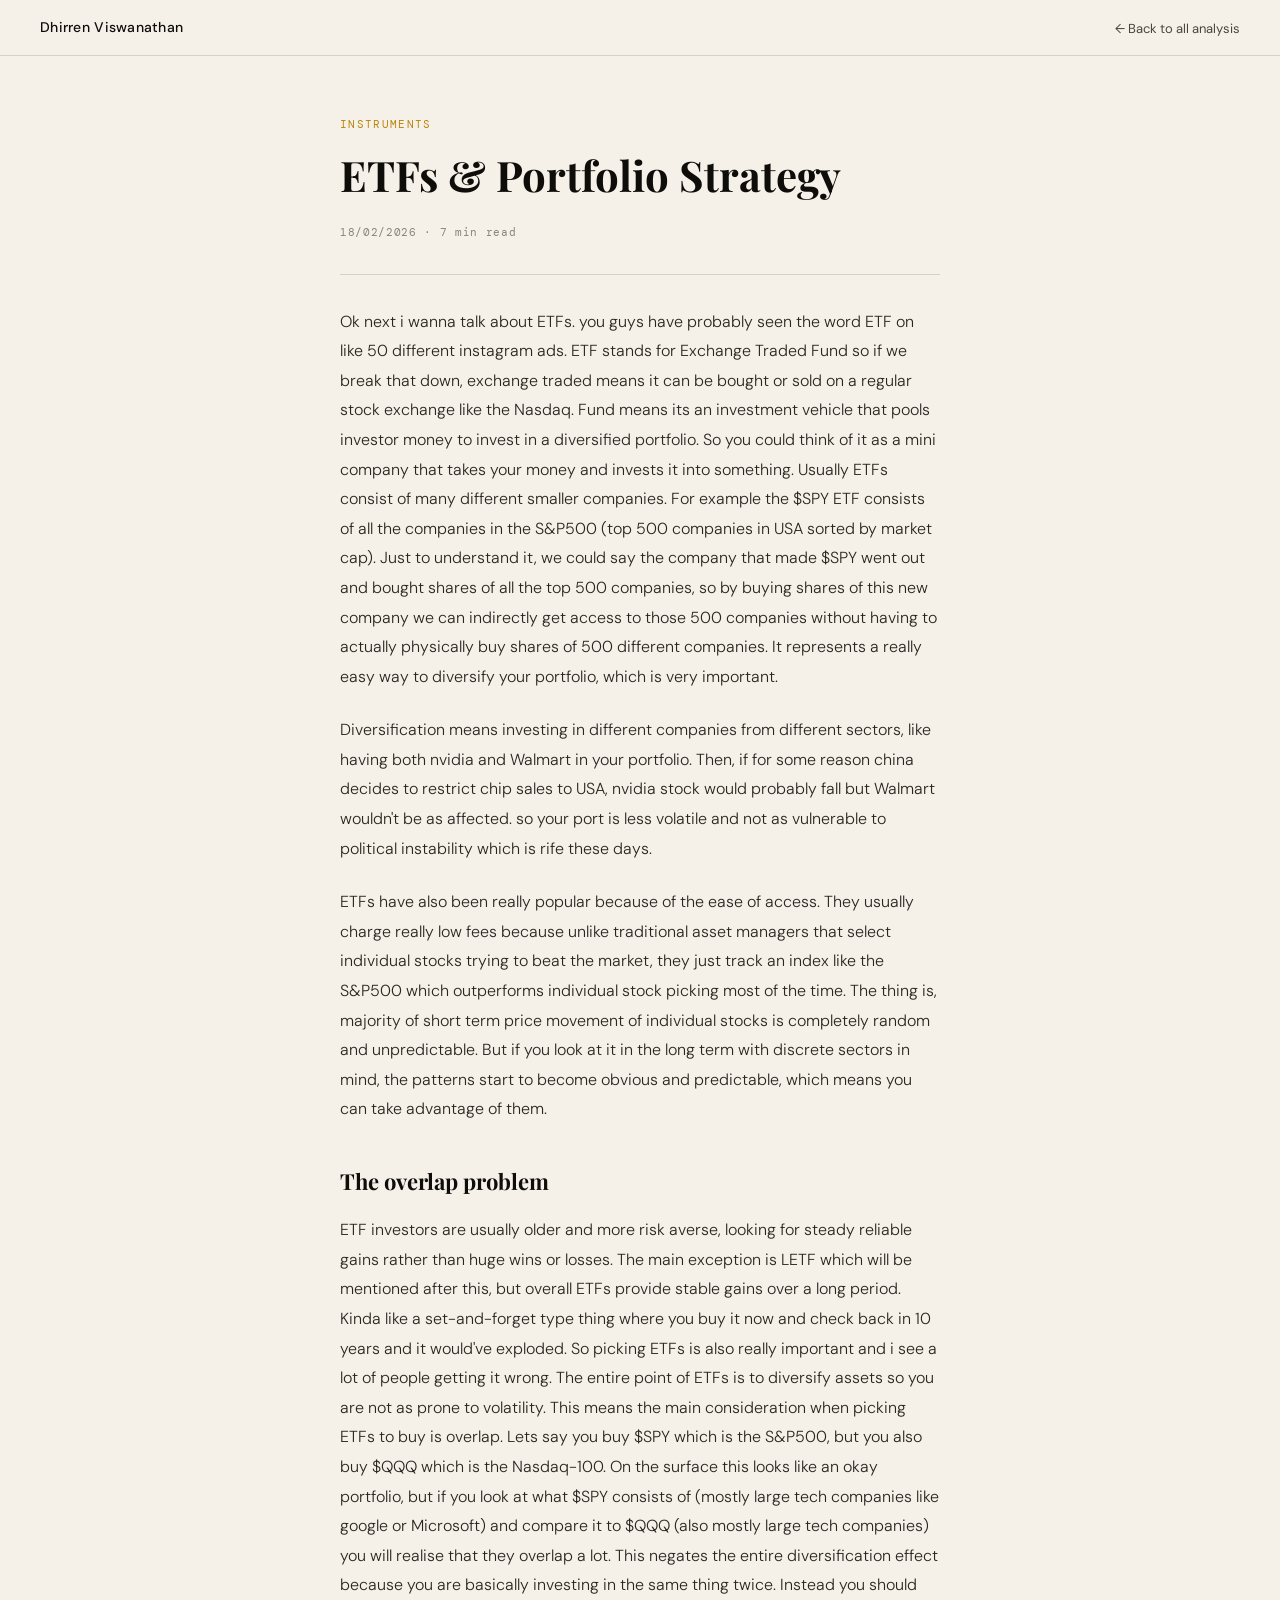
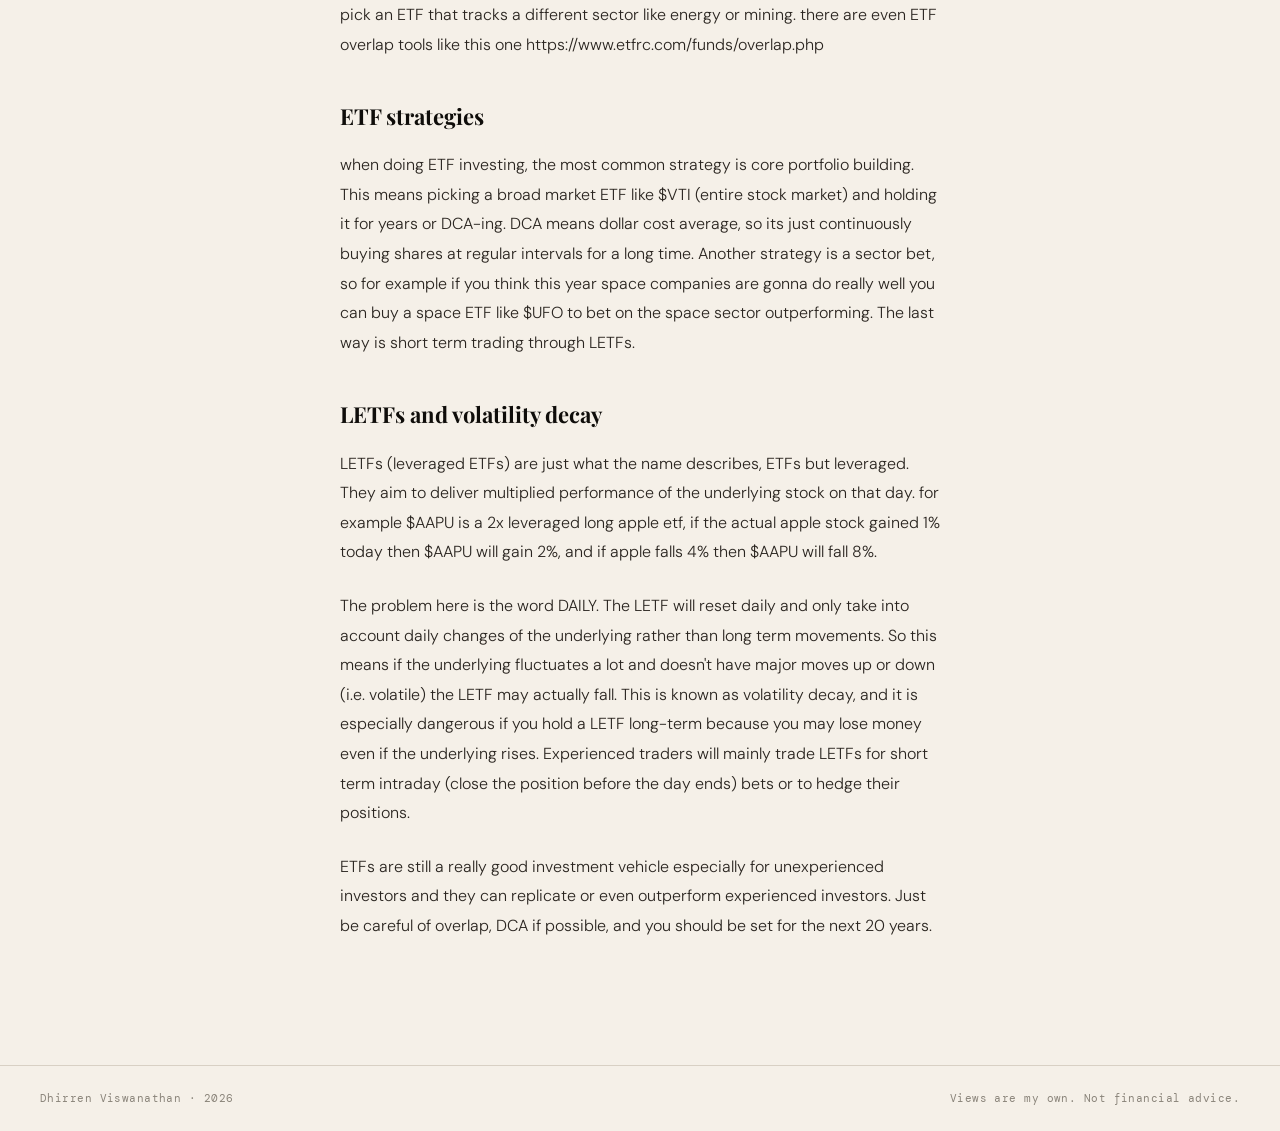
==== articles/etf.html @ a248a6e9 "Add files via upload" ====
<!DOCTYPE html>
<html lang="en">
<head>
  <meta charset="UTF-8">
  <meta name="viewport" content="width=device-width, initial-scale=1.0">
  <title>ETFs & Portfolio Strategy — Dhirren Viswanathan</title>
  <link href="https://fonts.googleapis.com/css2?family=Playfair+Display:ital,wght@0,700;0,900;1,400;1,700&family=DM+Sans:wght@300;400;500&family=DM+Mono:wght@400&display=swap" rel="stylesheet">
  <style>
    *, *::before, *::after { box-sizing: border-box; margin: 0; padding: 0; }
    :root { --cream: #f5f0e8; --ink: #0f0d0a; --ink-muted: #4a4540; --ink-faint: #8a847a; --gold: #b8860b; --rule: #d8d0c4; --transition: 0.2s ease; }
    html { font-size: 16px; scroll-behavior: smooth; }
    body { font-family: 'DM Sans', sans-serif; background: var(--cream); color: var(--ink); line-height: 1.6; -webkit-font-smoothing: antialiased; }
    .navbar { display: flex; justify-content: space-between; align-items: center; padding: 0 40px; height: 56px; border-bottom: 1px solid var(--rule); background: var(--cream); position: sticky; top: 0; z-index: 100; }
    .nav-name { font-size: 14px; font-weight: 500; letter-spacing: 0.02em; }
    .nav-links a { font-size: 13px; color: var(--ink-muted); text-decoration: none; transition: color var(--transition); }
    .nav-links a:hover { color: var(--ink); }
    .article-page { max-width: 680px; margin: 0 auto; padding: 60px 40px 100px; }
    .article-eyebrow { font-family: 'DM Mono', monospace; font-size: 11px; text-transform: uppercase; letter-spacing: 0.12em; color: var(--gold); margin-bottom: 16px; }
    .article-title { font-family: 'Playfair Display', serif; font-size: clamp(28px, 4vw, 42px); font-weight: 700; line-height: 1.2; color: var(--ink); margin-bottom: 24px; }
    .article-rule { height: 1px; background: var(--rule); margin: 32px 0; }
    .article-body p { font-size: 16px; line-height: 1.85; color: #2a2520; margin-bottom: 24px; font-weight: 300; }
    .article-body h2 { font-family: 'Playfair Display', serif; font-size: 22px; font-weight: 700; color: var(--ink); margin: 40px 0 16px; }
    .article-body strong { font-weight: 500; color: var(--ink); }
    .footer { display: flex; justify-content: space-between; align-items: center; padding: 24px 40px; border-top: 1px solid var(--rule); font-family: 'DM Mono', monospace; font-size: 11px; color: var(--ink-faint); letter-spacing: 0.04em; }
    @media (max-width: 700px) { .navbar { padding: 0 20px; } .article-page { padding: 40px 20px 60px; } .footer { flex-direction: column; gap: 8px; text-align: center; padding: 20px; } }
	.article-meta {
  font-family: 'DM Mono', monospace;
  font-size: 11px;
  color: var(--ink-faint);
  letter-spacing: 0.06em;
  margin-bottom: 0;
}
  </style>
</head>
<body>

<nav class="navbar">
  <span class="nav-name">Dhirren Viswanathan</span>
  <div class="nav-links">
    <a href="../index.html">← Back to all analysis</a>
  </div>
</nav>

<div class="article-page">

  <p class="article-eyebrow">Instruments</p>
  <h1 class="article-title">ETFs & Portfolio Strategy</h1>
  <p class="article-meta">18/02/2026 · 7 min read</p>
  <div class="article-rule"></div>

  <div class="article-body">

    <p>Ok next i wanna talk about ETFs. you guys have probably seen the word ETF on like 50 different instagram ads. ETF stands for Exchange Traded Fund so if we break that down, exchange traded means it can be bought or sold on a regular stock exchange like the Nasdaq. Fund means its an investment vehicle that pools investor money to invest in a diversified portfolio. So you could think of it as a mini company that takes your money and invests it into something. Usually ETFs consist of many different smaller companies. For example the $SPY ETF consists of all the companies in the S&P500 (top 500 companies in USA sorted by market cap). Just to understand it, we could say the company that made $SPY went out and bought shares of all the top 500 companies, so by buying shares of this new company we can indirectly get access to those 500 companies without having to actually physically buy shares of 500 different companies. It represents a really easy way to diversify your portfolio, which is very important.</p>

    <p>Diversification means investing in different companies from different sectors, like having both nvidia and Walmart in your portfolio. Then, if for some reason china decides to restrict chip sales to USA, nvidia stock would probably fall but Walmart wouldn't be as affected. so your port is less volatile and not as vulnerable to political instability which is rife these days.</p>

    <p>ETFs have also been really popular because of the ease of access. They usually charge really low fees because unlike traditional asset managers that select individual stocks trying to beat the market, they just track an index like the S&P500 which outperforms individual stock picking most of the time. The thing is, majority of short term price movement of individual stocks is completely random and unpredictable. But if you look at it in the long term with discrete sectors in mind, the patterns start to become obvious and predictable, which means you can take advantage of them.</p>

    <h2>The overlap problem</h2>

    <p>ETF investors are usually older and more risk averse, looking for steady reliable gains rather than huge wins or losses. The main exception is LETF which will be mentioned after this, but overall ETFs provide stable gains over a long period. Kinda like a set-and-forget type thing where you buy it now and check back in 10 years and it would've exploded. So picking ETFs is also really important and i see a lot of people getting it wrong. The entire point of ETFs is to diversify assets so you are not as prone to volatility. This means the main consideration when picking ETFs to buy is overlap. Lets say you buy $SPY which is the S&P500, but you also buy $QQQ which is the Nasdaq-100. On the surface this looks like an okay portfolio, but if you look at what $SPY consists of (mostly large tech companies like google or Microsoft) and compare it to $QQQ (also mostly large tech companies) you will realise that they overlap a lot. This negates the entire diversification effect because you are basically investing in the same thing twice. Instead you should pick an ETF that tracks a different sector like energy or mining. there are even ETF overlap tools like this one https://www.etfrc.com/funds/overlap.php</p>

    <h2>ETF strategies</h2>

    <p>when doing ETF investing, the most common strategy is core portfolio building. This means picking a broad market ETF like $VTI (entire stock market) and holding it for years or DCA-ing. DCA means dollar cost average, so its just continuously buying shares at regular intervals for a long time. Another strategy is a sector bet, so for example if you think this year space companies are gonna do really well you can buy a space ETF like $UFO to bet on the space sector outperforming. The last way is short term trading through LETFs.</p>

    <h2>LETFs and volatility decay</h2>

    <p>LETFs (leveraged ETFs) are just what the name describes, ETFs but leveraged. They aim to deliver multiplied performance of the underlying stock on that day. for example $AAPU is a 2x leveraged long apple etf, if the actual apple stock gained 1% today then $AAPU will gain 2%, and if apple falls 4% then $AAPU will fall 8%.</p>

    <p>The problem here is the word DAILY. The LETF will reset daily and only take into account daily changes of the underlying rather than long term movements. So this means if the underlying fluctuates a lot and doesn't have major moves up or down (i.e. volatile) the LETF may actually fall. This is known as volatility decay, and it is especially dangerous if you hold a LETF long-term because you may lose money even if the underlying rises. Experienced traders will mainly trade LETFs for short term intraday (close the position before the day ends) bets or to hedge their positions.</p>

    <p>ETFs are still a really good investment vehicle especially for unexperienced investors and they can replicate or even outperform experienced investors. Just be careful of overlap, DCA if possible, and you should be set for the next 20 years.</p>

  </div>
</div>

<footer class="footer">
  <span>Dhirren Viswanathan · 2026</span>
  <span>Views are my own. Not financial advice.</span>
</footer>
</body>
</html>
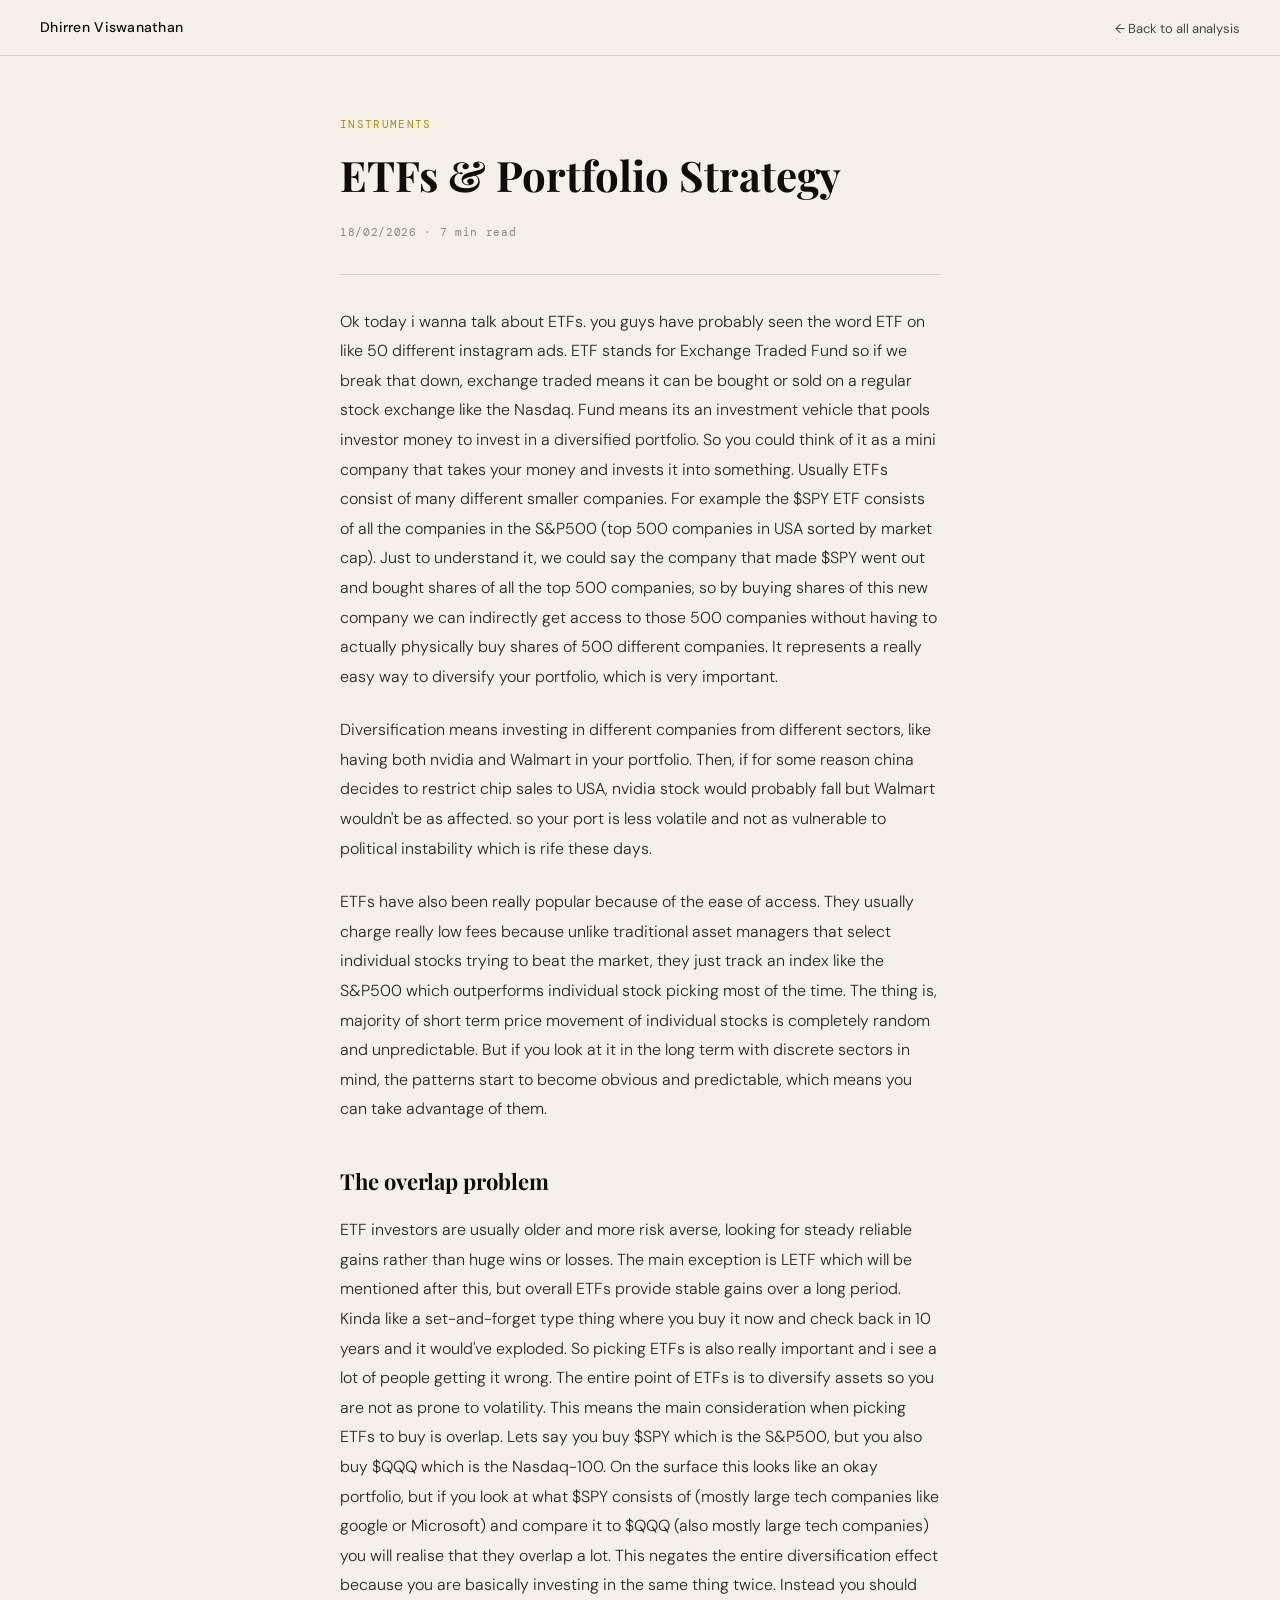
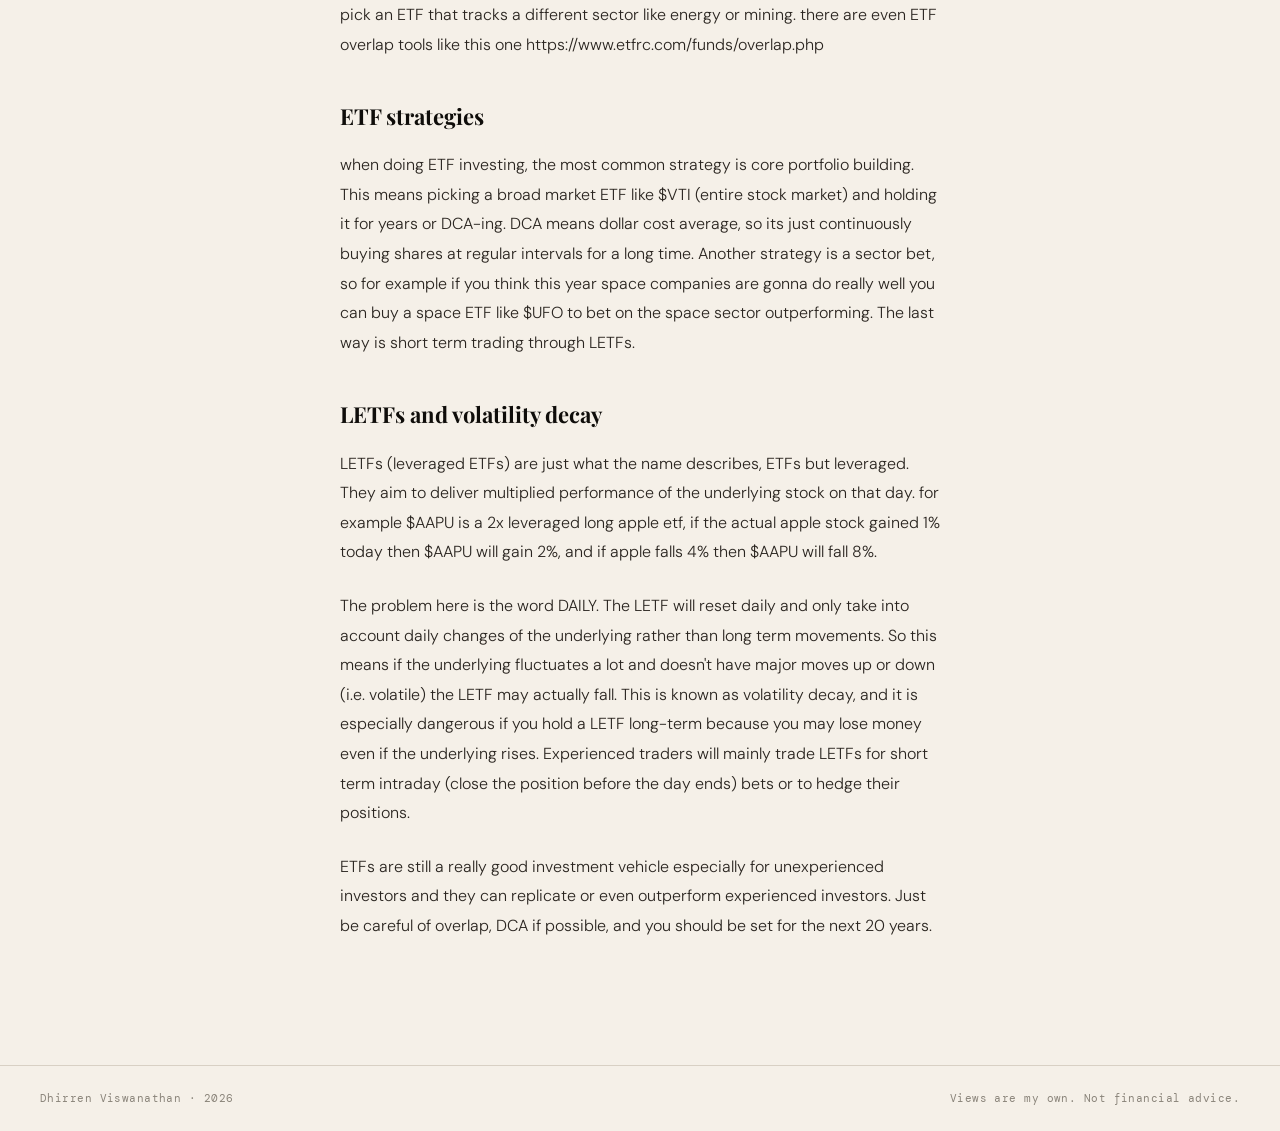
==== commit aa08aa32: "Update etf.html" ====
--- a/articles/etf.html
+++ b/articles/etf.html
@@ -50,7 +50,7 @@
 
   <div class="article-body">
 
-    <p>Ok next i wanna talk about ETFs. you guys have probably seen the word ETF on like 50 different instagram ads. ETF stands for Exchange Traded Fund so if we break that down, exchange traded means it can be bought or sold on a regular stock exchange like the Nasdaq. Fund means its an investment vehicle that pools investor money to invest in a diversified portfolio. So you could think of it as a mini company that takes your money and invests it into something. Usually ETFs consist of many different smaller companies. For example the $SPY ETF consists of all the companies in the S&P500 (top 500 companies in USA sorted by market cap). Just to understand it, we could say the company that made $SPY went out and bought shares of all the top 500 companies, so by buying shares of this new company we can indirectly get access to those 500 companies without having to actually physically buy shares of 500 different companies. It represents a really easy way to diversify your portfolio, which is very important.</p>
+    <p>Ok today i wanna talk about ETFs. you guys have probably seen the word ETF on like 50 different instagram ads. ETF stands for Exchange Traded Fund so if we break that down, exchange traded means it can be bought or sold on a regular stock exchange like the Nasdaq. Fund means its an investment vehicle that pools investor money to invest in a diversified portfolio. So you could think of it as a mini company that takes your money and invests it into something. Usually ETFs consist of many different smaller companies. For example the $SPY ETF consists of all the companies in the S&P500 (top 500 companies in USA sorted by market cap). Just to understand it, we could say the company that made $SPY went out and bought shares of all the top 500 companies, so by buying shares of this new company we can indirectly get access to those 500 companies without having to actually physically buy shares of 500 different companies. It represents a really easy way to diversify your portfolio, which is very important.</p>
 
     <p>Diversification means investing in different companies from different sectors, like having both nvidia and Walmart in your portfolio. Then, if for some reason china decides to restrict chip sales to USA, nvidia stock would probably fall but Walmart wouldn't be as affected. so your port is less volatile and not as vulnerable to political instability which is rife these days.</p>
 
